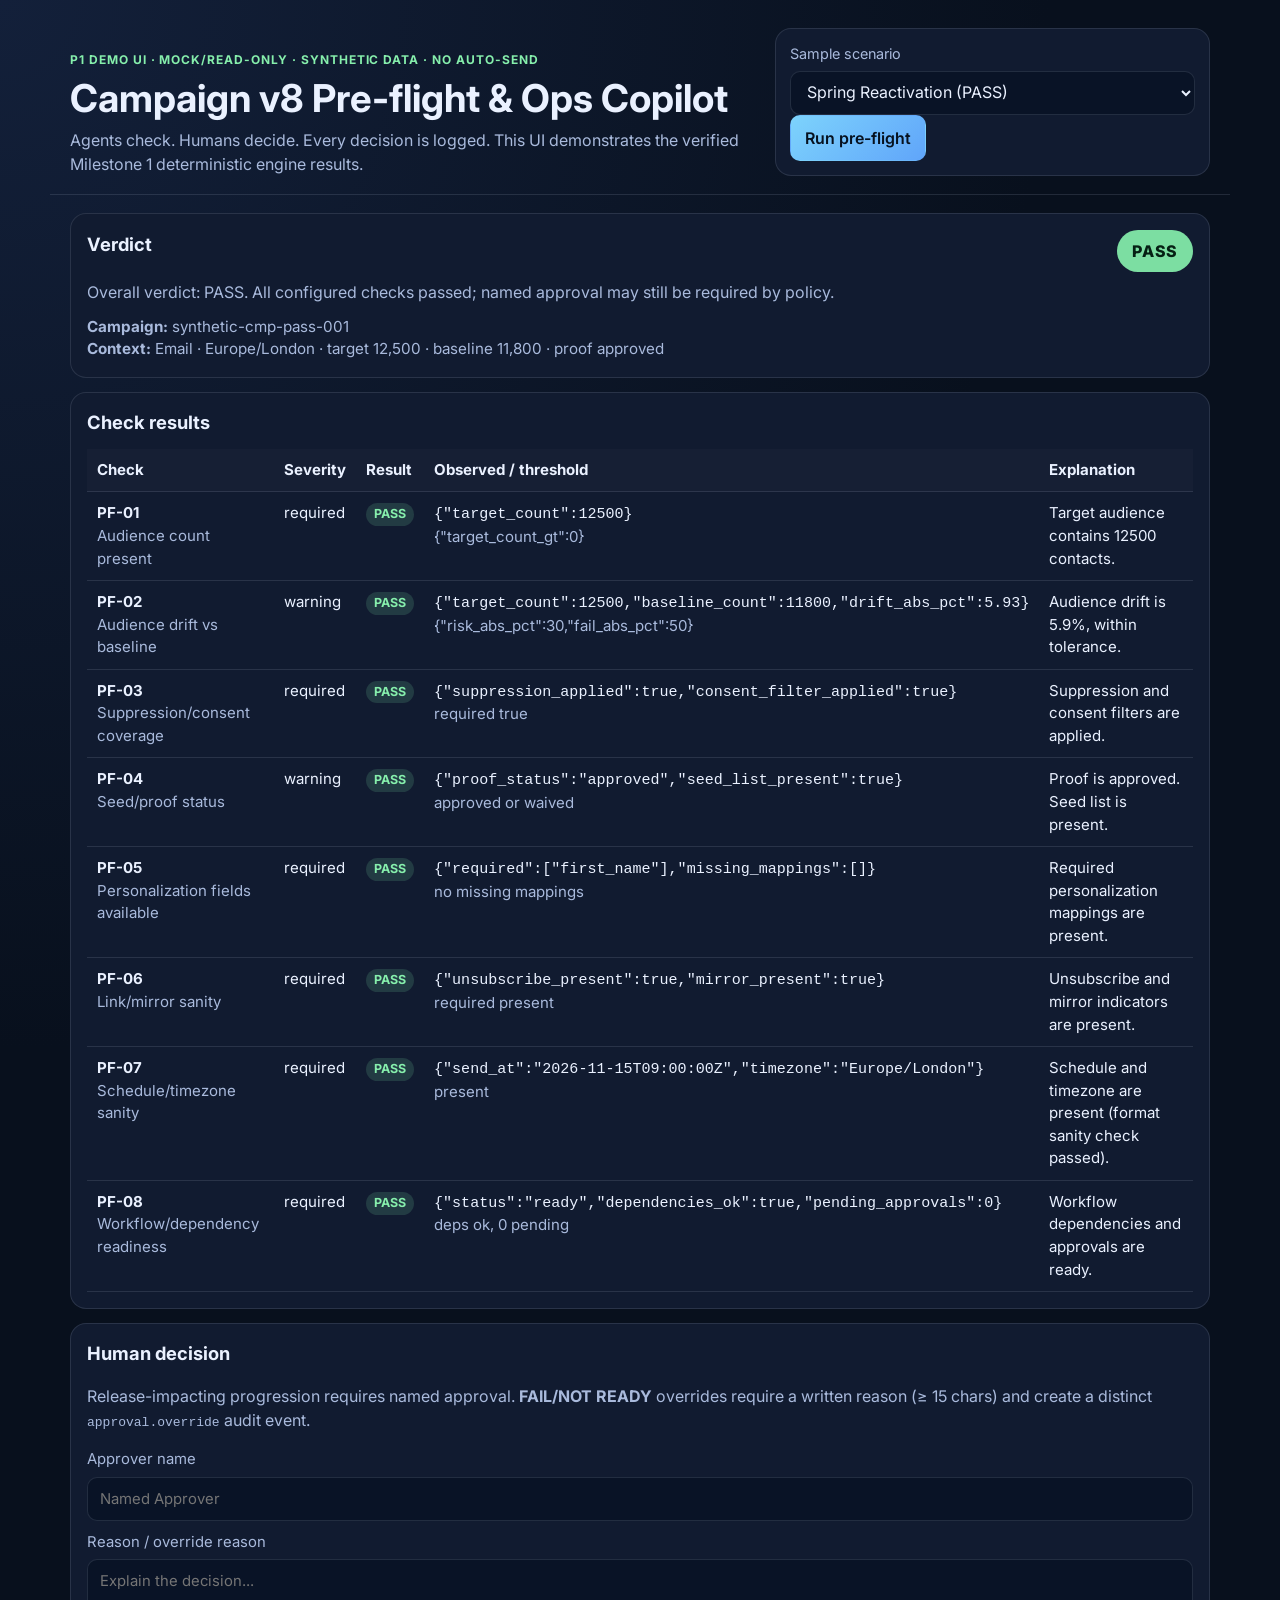
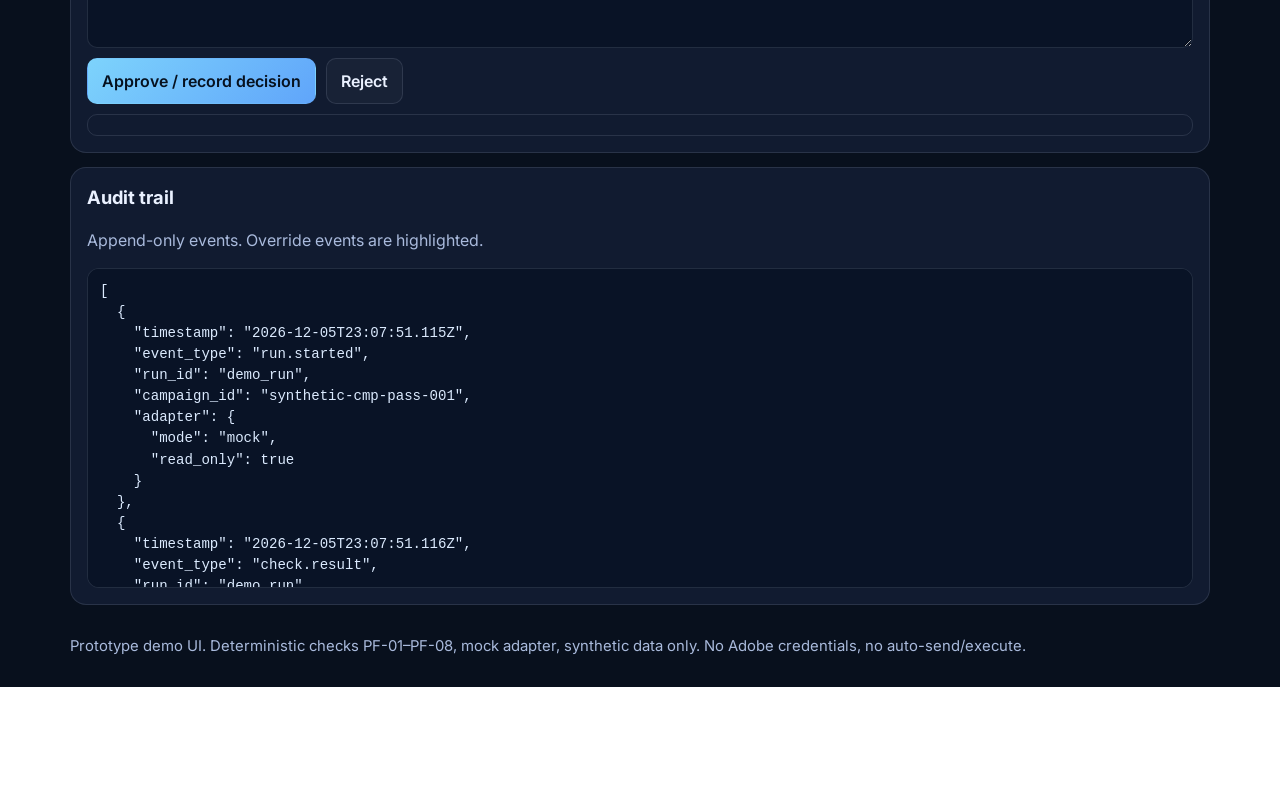
==== index.html @ fce44d2b "Milestone 1: read-only pre-flight engine for Campaign v8 deliveries Eight deterministic checks (PF-0" ====
<!doctype html>
<html lang="en">
<head>
  <meta charset="utf-8">
  <title>Campaign v8 Pre-flight Agent</title>
  <meta http-equiv="refresh" content="0; url=./app/demo.html">
  <link rel="canonical" href="./app/demo.html">
</head>
<body>
  <p>Redirecting to the <a href="./app/demo.html">pre-flight demo</a>…</p>
</body>
</html>
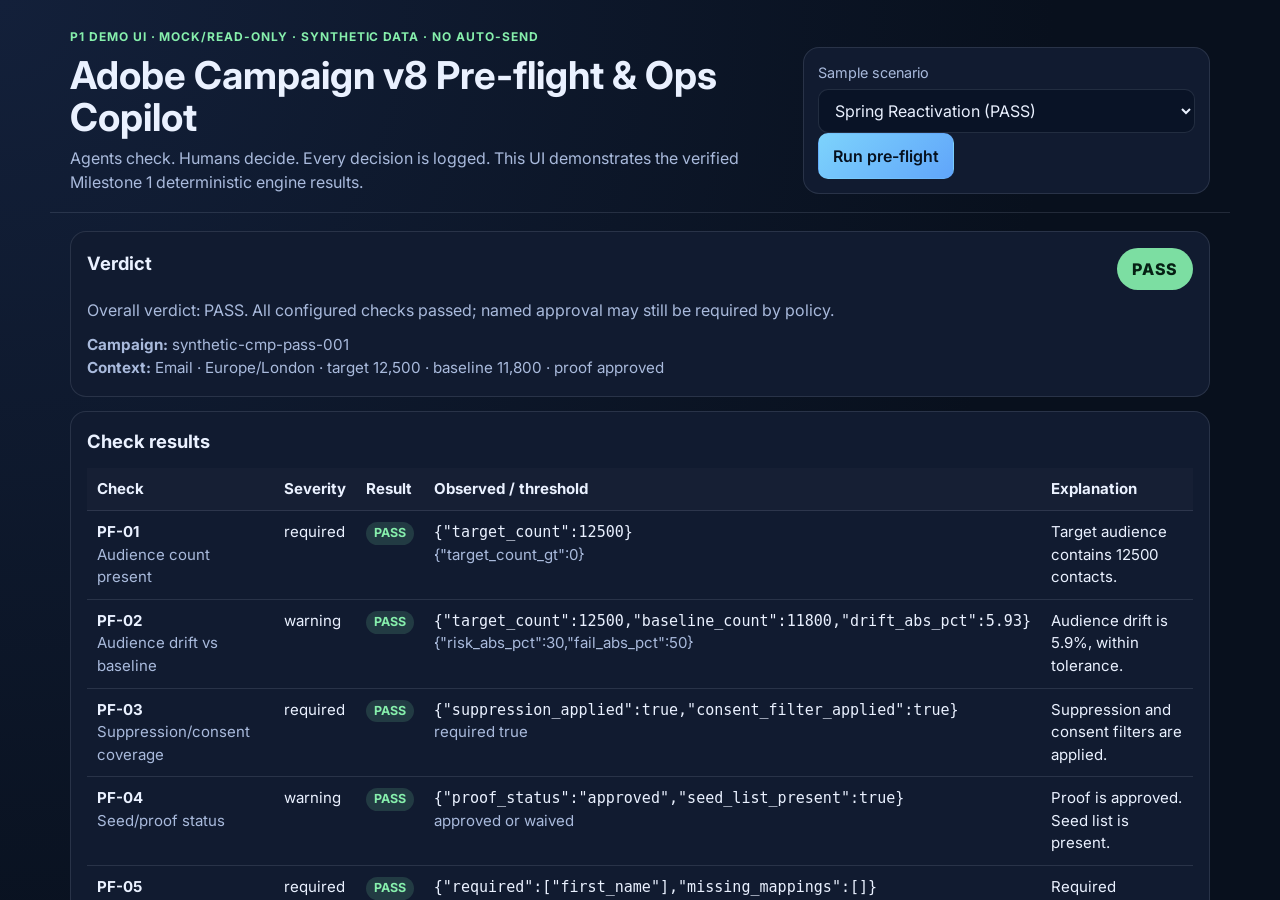
==== commit 4ee09c7d: "Name the project "Adobe Campaign v8 Pre-flight" Use the full product name in the demo title and head" ====
--- a/index.html
+++ b/index.html
@@ -2,7 +2,7 @@
 <html lang="en">
 <head>
   <meta charset="utf-8">
-  <title>Campaign v8 Pre-flight Agent</title>
+  <title>Adobe Campaign v8 Pre-flight Agent</title>
   <meta http-equiv="refresh" content="0; url=./app/demo.html">
   <link rel="canonical" href="./app/demo.html">
 </head>
